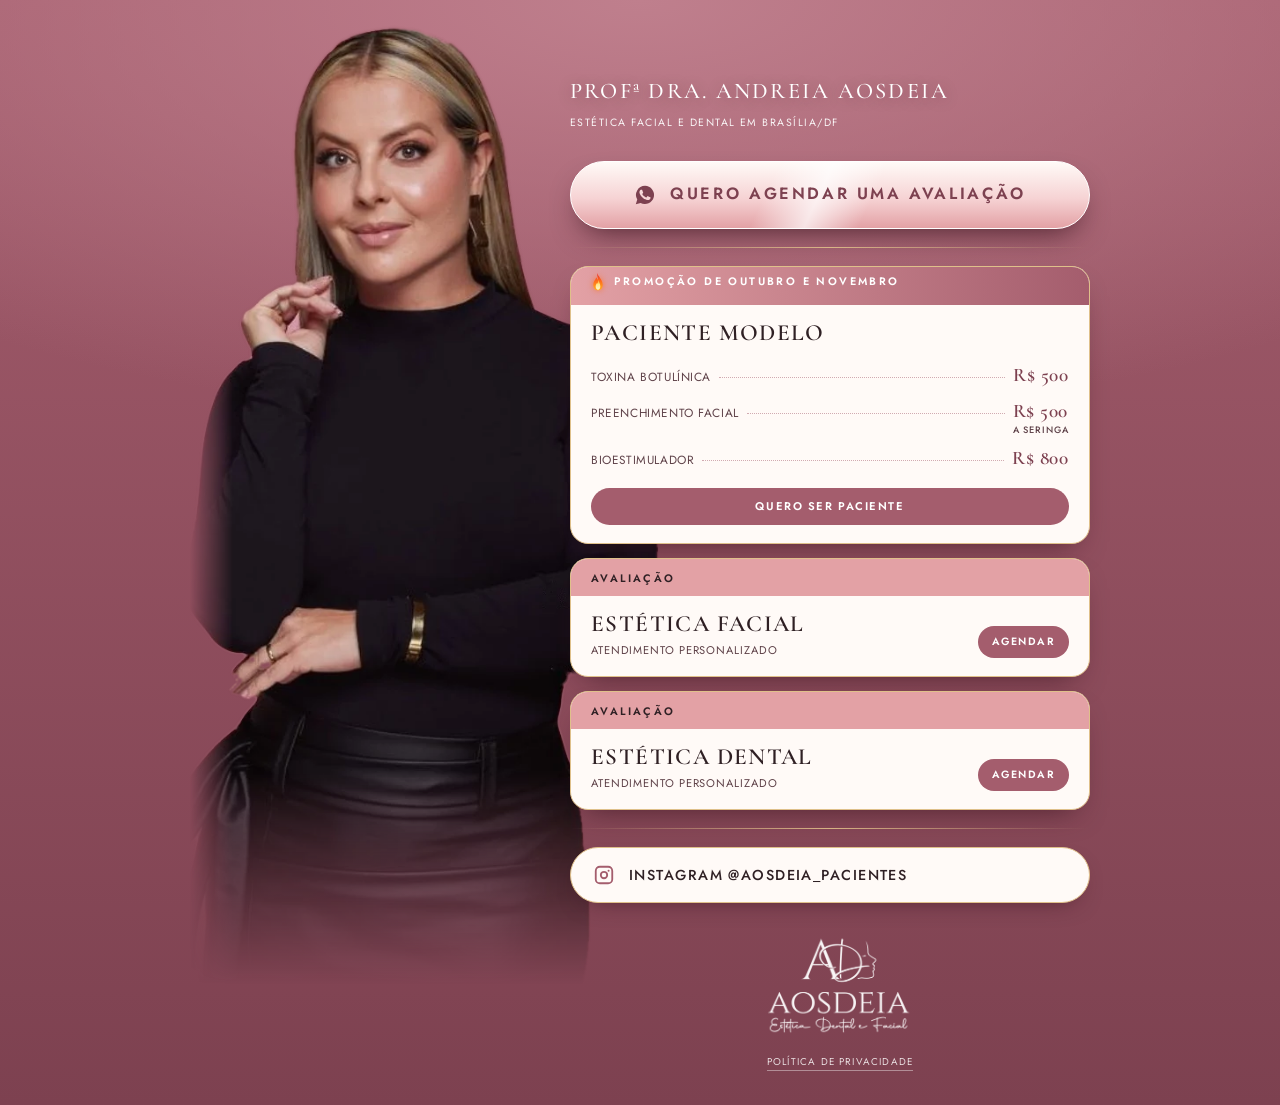
==== pacientes/index.html @ 85f5e427 "Pagina de pacientes" ====
<!doctype html>
<html lang="pt-BR">
<head>
<meta charset="utf-8">
<meta name="viewport" content="width=device-width, initial-scale=1">
<title>Aosdeia Pacientes | Agende sua avaliação</title>
<meta name="description" content="Estética facial e dental com a Profª Dra. Andreia Aosdeia, em Brasília/DF. Toque para agendar sua avaliação pelo WhatsApp.">
<meta name="theme-color" content="#a45d6d">
<link rel="icon" href="../favicon.ico" sizes="any">
<link rel="icon" type="image/png" sizes="32x32" href="../assets/favicon-32.png">
<link rel="apple-touch-icon" href="../assets/apple-touch-icon.png">
<link rel="canonical" href="https://links.aosdeiaacademy.com.br/pacientes/">
<meta property="og:type" content="website">
<meta property="og:locale" content="pt_BR">
<meta property="og:site_name" content="Aosdeia Estética Dental e Facial">
<meta property="og:title" content="Aosdeia Pacientes | Agende sua avaliação">
<meta property="og:description" content="Estética facial e dental em Brasília/DF. Toque para falar no WhatsApp.">
<meta property="og:url" content="https://links.aosdeiaacademy.com.br/pacientes/">
<meta property="og:image" content="https://links.aosdeiaacademy.com.br/assets/og-image.jpg">
<meta property="og:image:width" content="1200">
<meta property="og:image:height" content="630">
<meta name="twitter:card" content="summary_large_image">
<link rel="preconnect" href="https://fonts.googleapis.com">
<link rel="preconnect" href="https://fonts.gstatic.com" crossorigin>
<link rel="stylesheet" href="https://fonts.googleapis.com/css2?family=Cormorant+Garamond:wght@500;600&family=Jost:wght@400;500;600&display=swap">
<link rel="stylesheet" href="../style.css">
</head>
<body>
<!--
  PÁGINA DE PACIENTES (Instagram @aosdeia_pacientes). Sem segredo nenhum neste arquivo. A página de cursos continua em ../index.html.
  - Número do bot: procure 556199044284 (4 links). Para testar com o 9 extra, troque por 5561999044284.
  - Como o bot entende o texto pronto de cada botão (config/andreia-aosdeia.json do bot):
      "agendar uma avaliação", facial/dental ou paciente modelo -> menu de pacientes (ou lista da promoção, se disser "paciente modelo")
    Se mudar o texto de um botão, mantenha essas palavras.
  - Promoção: o cartão leva ao bot com o texto "Quero ser paciente modelo...". Para mudar período ou valores, edite o cartão aqui
    E o bloco paciente_modelo do config do bot. Quando a promoção acabar, apague o cartão (o bot para de falar dela se o bloco sair do config).
  - Localização: não incluída de propósito (confirmar com a Andreia o endereço de atendimento dos pacientes antes de colocar).
-->
<main class="pagina">

  <picture class="figura">
    <source srcset="../assets/andreia.webp" type="image/webp">
    <img src="../assets/andreia.png" width="538" height="1090" alt="Profª Dra. Andreia Aosdeia">
  </picture>

  <header class="topo">
    <h1>Profª Dra. Andreia Aosdeia</h1>
    <p class="sub">Estética facial e dental em Brasília/DF</p>
  </header>

  <ul class="botoes">

    <li>
      <a class="btn btn-principal" href="https://wa.me/556199044284?text=Ol%C3%A1%21%20Vim%20pelo%20Instagram%20de%20pacientes%20e%20quero%20agendar%20uma%20avalia%C3%A7%C3%A3o." target="_blank" rel="noopener">
        <svg class="ico" viewBox="0 0 24 24" aria-hidden="true"><path d="M12.04 2a9.9 9.9 0 0 0-8.5 14.9L2 22l5.25-1.38A9.9 9.9 0 1 0 12.04 2Zm5.8 14.06c-.25.7-1.45 1.34-2 1.4-.52.06-1.17.09-1.89-.12a17 17 0 0 1-1.7-.63c-3-1.3-4.94-4.33-5.09-4.53-.15-.2-1.2-1.6-1.2-3.05 0-1.45.76-2.16 1.03-2.46.27-.3.59-.37.79-.37h.57c.18 0 .43-.07.67.51.25.6.84 2.05.91 2.2.07.15.12.32.02.52-.1.2-.15.32-.3.5-.15.17-.31.38-.45.51-.15.15-.3.31-.13.6.17.3.77 1.27 1.65 2.05 1.13 1 2.09 1.32 2.39 1.47.3.15.47.12.65-.07.17-.2.75-.87.95-1.17.2-.3.4-.25.67-.15.27.1 1.72.81 2.02.96.3.15.5.22.57.35.07.12.07.72-.18 1.42Z"/></svg>
        <span class="btn-texto">Quero agendar uma avaliação</span>
      </a>
    </li>

    <li class="divisor" aria-hidden="true"></li>

    <li>
      <a class="curso promo" data-status="promocao" href="https://wa.me/556199044284?text=Ol%C3%A1%21%20Quero%20ser%20paciente%20modelo%20na%20promo%C3%A7%C3%A3o%20de%20outubro%20e%20novembro." target="_blank" rel="noopener">
        <span class="faixa"><span class="selo">Promoção de outubro e novembro</span></span>
        <span class="curso-corpo">
          <span class="btn-corpo">
            <span class="curso-nome">Paciente modelo</span>
            <span class="precos">
              <span class="preco"><span class="preco-nome">Toxina Botulínica</span><span class="preco-valor">R$ 500</span></span>
              <span class="preco"><span class="preco-nome">Preenchimento Facial</span><span class="preco-valor">R$ 500 <small>a seringa</small></span></span>
              <span class="preco"><span class="preco-nome">Bioestimulador</span><span class="preco-valor">R$ 800</span></span>
            </span>
          </span>
          <span class="acao">Quero ser paciente</span>
        </span>
      </a>
    </li>

    <li>
      <a class="curso" data-status="avaliacao" href="https://wa.me/556199044284?text=Ol%C3%A1%21%20Quero%20agendar%20uma%20avalia%C3%A7%C3%A3o%20de%20est%C3%A9tica%20facial." target="_blank" rel="noopener">
        <span class="faixa"><span class="selo">Avaliação</span></span>
        <span class="curso-corpo">
          <span class="btn-corpo">
            <span class="curso-nome">Estética facial</span>
            <span class="meta">Atendimento personalizado</span>
          </span>
          <span class="acao">Agendar</span>
        </span>
      </a>
    </li>

    <li>
      <a class="curso" data-status="avaliacao" href="https://wa.me/556199044284?text=Ol%C3%A1%21%20Quero%20agendar%20uma%20avalia%C3%A7%C3%A3o%20de%20est%C3%A9tica%20dental." target="_blank" rel="noopener">
        <span class="faixa"><span class="selo">Avaliação</span></span>
        <span class="curso-corpo">
          <span class="btn-corpo">
            <span class="curso-nome">Estética dental</span>
            <span class="meta">Atendimento personalizado</span>
          </span>
          <span class="acao">Agendar</span>
        </span>
      </a>
    </li>

    <li class="divisor" aria-hidden="true"></li>

    <li>
      <a class="btn" href="https://www.instagram.com/aosdeia_pacientes/" target="_blank" rel="noopener">
        <svg class="ico" viewBox="0 0 24 24" aria-hidden="true"><path d="M7.5 2h9A5.5 5.5 0 0 1 22 7.5v9a5.5 5.5 0 0 1-5.5 5.5h-9A5.5 5.5 0 0 1 2 16.5v-9A5.5 5.5 0 0 1 7.5 2Zm0 2A3.5 3.5 0 0 0 4 7.5v9A3.5 3.5 0 0 0 7.5 20h9a3.5 3.5 0 0 0 3.5-3.5v-9A3.5 3.5 0 0 0 16.5 4h-9ZM12 7.5a4.5 4.5 0 1 1 0 9 4.5 4.5 0 0 1 0-9Zm0 2a2.5 2.5 0 1 0 0 5 2.5 2.5 0 0 0 0-5Zm5-3.2a1.1 1.1 0 1 1 0 2.2 1.1 1.1 0 0 1 0-2.2Z"/></svg>
        <span class="btn-texto">Instagram @aosdeia_pacientes</span>
      </a>
    </li>

  </ul>

  <footer class="rodape">
    <img class="logo" src="../assets/logo.png" width="320" height="217" alt="Aosdeia, Estética Dental e Facial">
  </footer>
  <p class="legal"><a href="../privacidade.html">Política de privacidade</a></p>

</main>
</body>
</html>
---- style.css ----
/* Página de links da Profª Dra. Andreia Aosdeia.
   Cores tiradas do flyer: rosé #A45D6D, rosa claro #E3A1A5, branco e um toque de champanhe.
   Todos os textos em maiúsculas (pedido da Andreia), feito por CSS. */
:root {
  --rose: #a45d6d;
  --rose-fundo-alto: #bf7f8d;
  --rose-fundo-baixo: #7d4150;
  --rose-claro: #e3a1a5;
  --rose-escuro: #7d4150;
  --marfim: #fffaf7;
  --champanhe: #dfc08a;
  --champanhe-escuro: #bf9b55;
  --tinta: #2f2024;
  --tinta-suave: #5f4249;
  --fonte-titulo: "Cormorant Garamond", Georgia, "Times New Roman", serif;
  --fonte-texto: "Jost", "Segoe UI", system-ui, -apple-system, sans-serif;
}

* { box-sizing: border-box; }
html { color-scheme: light; background: var(--rose-fundo-baixo); }

body {
  margin: 0;
  min-height: 100vh;
  background:
    radial-gradient(120% 55% at 50% 0%, var(--rose-fundo-alto) 0%, rgba(164, 93, 109, 0) 70%),
    linear-gradient(180deg, var(--rose) 0%, var(--rose-fundo-baixo) 100%);
  background-repeat: no-repeat;
  color: var(--tinta);
  font-family: var(--fonte-texto);
  font-size: 16px;
  line-height: 1.4;
  text-transform: uppercase;
  padding-block: 44px 36px;
  padding-left: max(16px, env(safe-area-inset-left, 0px));
  padding-right: max(16px, env(safe-area-inset-right, 0px));
  -webkit-text-size-adjust: 100%;
}

.pagina { position: relative; width: 100%; max-width: 440px; margin-inline: auto; display: flex; flex-direction: column; gap: 30px; isolation: isolate; }

/* Ela, de corpo inteiro, atrás de tudo. Os botões ficam por cima, em destaque. */
.figura {
  position: absolute;
  z-index: -1;
  top: -20px;
  left: -9%;
  height: 500px;
  pointer-events: none;
  /* esfuma a foto embaixo (some antes dos botoes) e a lateral esquerda, onde o flyer cortava o braco */
  -webkit-mask-image: linear-gradient(180deg, #000 70%, transparent 100%), linear-gradient(90deg, rgba(0, 0, 0, .5) 0, #000 4%);
  -webkit-mask-composite: source-in;
  mask-image: linear-gradient(180deg, #000 70%, transparent 100%), linear-gradient(90deg, rgba(0, 0, 0, .5) 0, #000 4%);
  mask-composite: intersect;
}
.figura img { display: block; height: 100%; width: auto; }

/* Topo */
.topo { display: flex; flex-direction: column; align-items: flex-end; justify-content: flex-start; gap: 10px; text-align: right; color: #fff; min-height: 330px; padding-left: 46%; padding-top: 20px; }
.topo h1 {
  margin: 14px 0 0;
  font-family: var(--fonte-titulo);
  font-weight: 500;
  font-size: 1.4rem;
  letter-spacing: 0.1em;
  text-shadow: 0 2px 14px rgba(70, 20, 35, .35);
  line-height: 1.2;
  text-wrap: balance;
}
.sub { margin: 0; font-size: 0.66rem; font-weight: 400; letter-spacing: 0.14em; line-height: 1.5; color: rgba(255, 255, 255, .92); }

/* Lista */
.botoes { list-style: none; margin: 0; padding: 0; display: flex; flex-direction: column; gap: 14px; }
.botoes li { min-width: 0; }
.divisor { height: 1px; margin-block: 4px; background: linear-gradient(90deg, transparent, rgba(223, 192, 138, .9), transparent); }

/* Linha simples (paciente, livro, Instagram, localização) */
.btn {
  display: flex;
  align-items: center;
  gap: 14px;
  min-height: 56px;
  padding: 12px 22px;
  border: 1px solid var(--champanhe);
  border-radius: 999px;
  background: var(--marfim);
  color: var(--tinta);
  text-decoration: none;
  font-weight: 500;
  font-size: 0.9rem;
  letter-spacing: 0.1em;
  box-shadow: 0 10px 24px -14px rgba(50, 15, 25, .7);
  transition: transform .2s ease, box-shadow .2s ease, border-color .2s;
}
.ico { width: 22px; height: 22px; flex: none; fill: var(--rose); }
.btn-texto { min-width: 0; overflow-wrap: anywhere; }
.btn-corpo { display: flex; flex-direction: column; gap: 2px; min-width: 0; flex: 1; }
.meta { font-size: 0.7rem; font-weight: 400; letter-spacing: 0.08em; line-height: 1.35; color: var(--tinta-suave); }

/* Botão principal */
.btn-principal {
  justify-content: center;
  min-height: 68px;
  border-color: #fff;
  /* rosé da paleta: marfim com reflexo, descendo para o rosa claro */
  background:
    linear-gradient(115deg, rgba(255, 255, 255, 0) 38%, rgba(255, 255, 255, .7) 48%, rgba(255, 255, 255, 0) 58%),
    linear-gradient(180deg, #fffaf7 0%, #f6d3d4 55%, #e3a1a5 100%);
  color: var(--rose-escuro);
  font-weight: 600;
  font-size: 1.02rem;
  letter-spacing: 0.16em;
  box-shadow: 0 0 0 0 rgba(255, 255, 255, .6), 0 14px 30px -12px rgba(50, 15, 25, .8);
  animation: pulso 3.2s ease-in-out infinite;
}
.btn-principal .ico { fill: var(--rose-escuro); }

@keyframes pulso {
  0%, 100% { box-shadow: 0 0 0 0 rgba(255, 244, 214, .5), 0 14px 30px -12px rgba(50, 15, 25, .8); }
  50% { box-shadow: 0 0 0 10px rgba(255, 244, 214, 0), 0 14px 30px -12px rgba(50, 15, 25, .8); }
}

/* Cartão de curso: a faixa rosa clara repete a faixa "CURSO" do flyer */
.curso {
  display: block;
  overflow: hidden;
  border: 1px solid var(--champanhe);
  border-radius: 18px;
  background: var(--marfim);
  color: var(--tinta);
  text-decoration: none;
  box-shadow: 0 14px 30px -16px rgba(50, 15, 25, .75);
  transition: transform .2s ease, box-shadow .2s ease;
}
.faixa { display: block; padding: 7px 20px; }
.selo { font-size: 0.68rem; font-weight: 600; letter-spacing: 0.22em; }
.curso[data-status="ultimas-vagas"] .faixa { background: var(--rose-claro); color: var(--tinta); }
.curso[data-status="avaliacao"] .faixa { background: var(--rose-claro); color: var(--tinta); }
.curso[data-status="lista-de-espera"] .faixa { background: #efe1d6; color: var(--rose-escuro); }
.curso-corpo { display: flex; align-items: flex-end; justify-content: space-between; gap: 14px; padding: 16px 20px 18px; }
.curso-nome {
  font-family: var(--fonte-titulo);
  font-weight: 600;
  font-size: 1.45rem;
  letter-spacing: 0.06em;
  line-height: 1.1;
  margin-bottom: 4px;
}
.acao {
  flex: none;
  padding: 9px 14px;
  border-radius: 999px;
  background: var(--rose);
  color: #fff;
  font-size: 0.66rem;
  font-weight: 600;
  letter-spacing: 0.14em;
  white-space: nowrap;
  transition: background-color .2s;
}
.curso[data-status="lista-de-espera"] .acao { background: transparent; color: var(--rose-escuro); box-shadow: inset 0 0 0 1px var(--rose-escuro); }

/* Cartão de promoção (paciente modelo): faixa champanhe e lista de valores */
.curso[data-status="promocao"] .faixa { background: linear-gradient(90deg, var(--rose-claro), var(--rose)); color: #fff; }
.promo .curso-corpo { flex-direction: column; align-items: stretch; gap: 16px; }
.promo .btn-corpo { gap: 0; }
.promo .acao { text-align: center; padding-block: 11px; font-size: 0.7rem; }
.precos { display: flex; flex-direction: column; gap: 9px; margin-top: 12px; }
.preco { display: flex; align-items: baseline; gap: 8px; }
.preco-nome { flex: 1; min-width: 0; display: flex; align-items: baseline; gap: 8px; font-size: 0.74rem; letter-spacing: 0.05em; color: var(--tinta-suave); }
.preco-nome::after { content: ""; flex: 1; min-width: 14px; border-bottom: 1px dotted rgba(164, 93, 109, .5); transform: translateY(-3px); }
.preco-valor { flex: none; font-family: var(--fonte-titulo); font-weight: 600; font-size: 1.2rem; letter-spacing: 0.04em; color: var(--rose-escuro); white-space: nowrap; }
.preco-valor small { display: block; text-align: right; margin-top: -2px; font-family: var(--fonte-texto); font-weight: 500; font-size: 0.58rem; letter-spacing: 0.1em; color: var(--tinta-suave); }

@media (max-width: 380px) {
  .btn-principal { font-size: .92rem; letter-spacing: .1em; padding-inline: 16px; }
  .topo h1 { font-size: 1.25rem; }
  .curso-corpo { flex-direction: column; align-items: stretch; }
  .acao { text-align: center; }
}

/* Interação só em quem tem mouse; foco visível sempre */
@media (hover: hover) {
  .btn:hover, .curso:hover { transform: translateY(-2px); box-shadow: 0 0 22px -2px rgba(255, 233, 190, .55), 0 16px 30px -14px rgba(50, 15, 25, .8); }
  .btn-principal:hover { animation-play-state: paused; }
  .curso:hover .acao { background: var(--rose-escuro); color: #fff; }
}
.btn:active, .curso:active { transform: scale(0.985); }
.btn:focus-visible, .curso:focus-visible { outline: 3px solid #fff; outline-offset: 3px; }

/* Entrada da página: uma sequência só, no carregamento */
@media (prefers-reduced-motion: no-preference) {
  .botoes > li { animation: entra .6s cubic-bezier(.2, .7, .2, 1) both; }
  .botoes > li:nth-child(2) { animation-delay: .05s; }
  .botoes > li:nth-child(3) { animation-delay: .12s; }
  .botoes > li:nth-child(4) { animation-delay: .19s; }
  .botoes > li:nth-child(n+5) { animation-delay: .26s; }
  @keyframes entra { from { opacity: 0; transform: translateY(10px); } to { opacity: 1; transform: none; } }
}
@media (prefers-reduced-motion: reduce) {
  .btn-principal { animation: none; }
  .btn, .curso, .acao { transition: none; }
}

/* Rodapé */
.rodape { display: flex; justify-content: center; }
.logo { display: block; width: 150px; height: auto; opacity: .95; }

/* Telas largas: ela inteira ao lado, os botões sobrepõem a borda dela */
@media (min-width: 780px) {
  .pagina { max-width: 900px; padding-left: 400px; }
  .figura { left: 0; top: -20px; height: 960px; -webkit-mask-image: linear-gradient(180deg, #000 78%, transparent 100%), linear-gradient(90deg, transparent 0, #000 9%); mask-image: linear-gradient(180deg, #000 78%, transparent 100%), linear-gradient(90deg, transparent 0, #000 9%); }
  .topo { min-height: 0; padding: 20px 0 0 0; align-items: flex-start; text-align: left; margin-left: -20px; }
  .botoes { margin-left: -20px; }
}

/* Chama de destaque: últimas vagas e promoção (fogo animado, duas camadas) */
.curso[data-status="ultimas-vagas"] .selo,
.curso[data-status="promocao"] .selo { display: inline-flex; align-items: center; gap: 8px; }
.curso[data-status="ultimas-vagas"] .selo::before,
.curso[data-status="promocao"] .selo::before {
  content: "";
  flex: none;
  width: 1.35em;
  height: 1.8em;
  margin-block: -0.35em;
  background: url("data:image/svg+xml,%3Csvg%20xmlns='http://www.w3.org/2000/svg'%20viewBox='0%200%2024%2032'%3E%3Cdefs%3E%3ClinearGradient%20id='o'%20x1='0'%20y1='0'%20x2='0'%20y2='1'%3E%3Cstop%20offset='0'%20stop-color='%23e8262d'/%3E%3Cstop%20offset='.45'%20stop-color='%23ff6a1a'/%3E%3Cstop%20offset='1'%20stop-color='%23ffb21e'/%3E%3C/linearGradient%3E%3ClinearGradient%20id='i'%20x1='0'%20y1='0'%20x2='0'%20y2='1'%3E%3Cstop%20offset='0'%20stop-color='%23ffd84a'/%3E%3Cstop%20offset='1'%20stop-color='%23fff6cf'/%3E%3C/linearGradient%3E%3C/defs%3E%3Cpath%20fill='url(%23o)'%20d='M12%201C13%207%2020%2012%2020%2021C20%2027%2016.5%2031%2012%2031C7.5%2031%204%2027%204%2021C4%2016%207%2013.5%208.5%209C9.5%2011.5%2010.5%2012.5%2011%2013.5C11.8%209.5%2011.4%205%2012%201Z'%3E%3Canimate%20attributeName=%22d%22%20dur=%221.9s%22%20repeatCount=%22indefinite%22%20calcMode=%22spline%22%20keyTimes=%220;.3;.68;1%22%20keySplines=%22.42%200%20.58%201;.3%200%20.7%201;.45%200%20.55%201%22%20values=%22M12%201C13%207%2020%2012%2020%2021C20%2027%2016.5%2031%2012%2031C7.5%2031%204%2027%204%2021C4%2016%207%2013.5%208.5%209C9.5%2011.5%2010.5%2012.5%2011%2013.5C11.8%209.5%2011.4%205%2012%201Z;M14%200C14.5%207%2021%2012%2020%2021C20%2027%2016.5%2031%2012%2031C7.5%2031%204%2027%204%2021C4%2016.5%206%2013%207.5%2010.5C9%2012%2010%2013.5%2011%2014C11.5%2010%2013%206%2014%200Z;M10%201.5C11.5%207%2019%2011.5%2020%2021C20%2027%2016.5%2031%2012%2031C7.5%2031%204%2027%204%2021C4%2015.5%207.5%2014%209.5%208.5C10%2011%2011.5%2012%2012.5%2013C12%209%209.5%206%2010%201.5Z;M12%201C13%207%2020%2012%2020%2021C20%2027%2016.5%2031%2012%2031C7.5%2031%204%2027%204%2021C4%2016%207%2013.5%208.5%209C9.5%2011.5%2010.5%2012.5%2011%2013.5C11.8%209.5%2011.4%205%2012%201Z%22/%3E%3C/path%3E%3Cpath%20fill='url(%23i)'%20d='M12%2014C12.8%2018%2016%2020%2016%2024C16%2027.5%2014.2%2030%2012%2030C9.8%2030%208%2027.5%208%2024C8%2021.5%209.5%2020%2010.3%2018C10.8%2019.3%2011.3%2019.8%2011.6%2020C11.9%2018%2011.7%2016%2012%2014Z'%3E%3Canimate%20attributeName=%22d%22%20dur=%221.15s%22%20repeatCount=%22indefinite%22%20calcMode=%22spline%22%20keyTimes=%220;.3;.68;1%22%20keySplines=%22.42%200%20.58%201;.3%200%20.7%201;.45%200%20.55%201%22%20values=%22M12%2014C12.8%2018%2016%2020%2016%2024C16%2027.5%2014.2%2030%2012%2030C9.8%2030%208%2027.5%208%2024C8%2021.5%209.5%2020%2010.3%2018C10.8%2019.3%2011.3%2019.8%2011.6%2020C11.9%2018%2011.7%2016%2012%2014Z;M13%2013C13.4%2018%2016%2020%2016%2024C16%2027.5%2014.2%2030%2012%2030C9.8%2030%208%2027.5%208%2024C8%2021.5%209.8%2019.5%2010.5%2017.5C11%2019%2011.8%2019.6%2012.2%2019.8C12.4%2017.5%2012.8%2015%2013%2013Z;M11%2014.5C11.8%2018.5%2016%2020.5%2016%2024C16%2027.5%2014.2%2030%2012%2030C9.8%2030%208%2027.5%208%2024C8%2021.5%209%2019.5%209.8%2018C10.5%2019.5%2011.2%2020%2011.6%2020.2C11.2%2018%2010.8%2016%2011%2014.5Z;M12%2014C12.8%2018%2016%2020%2016%2024C16%2027.5%2014.2%2030%2012%2030C9.8%2030%208%2027.5%208%2024C8%2021.5%209.5%2020%2010.3%2018C10.8%2019.3%2011.3%2019.8%2011.6%2020C11.9%2018%2011.7%2016%2012%2014Z%22/%3E%3C/path%3E%3C/svg%3E") center / contain no-repeat;
  filter: drop-shadow(0 0 3px rgba(255, 110, 30, .75));
  animation: brilho-chama 2.3s ease-in-out infinite;
}
@keyframes brilho-chama {
  0%, 100% { filter: drop-shadow(0 0 3px rgba(255, 110, 30, .7)); }
  18% { filter: drop-shadow(0 0 5px rgba(255, 140, 40, .95)); }
  41% { filter: drop-shadow(0 0 2px rgba(255, 100, 30, .55)); }
  63% { filter: drop-shadow(0 0 6px rgba(255, 150, 50, 1)); }
  82% { filter: drop-shadow(0 0 3px rgba(255, 110, 30, .75)); }
}
@media (prefers-reduced-motion: reduce) {
  .curso[data-status="ultimas-vagas"] .selo::before,
  .curso[data-status="promocao"] .selo::before { animation: none; background-image: url("data:image/svg+xml,%3Csvg%20xmlns='http://www.w3.org/2000/svg'%20viewBox='0%200%2024%2032'%3E%3Cdefs%3E%3ClinearGradient%20id='o'%20x1='0'%20y1='0'%20x2='0'%20y2='1'%3E%3Cstop%20offset='0'%20stop-color='%23e8262d'/%3E%3Cstop%20offset='.45'%20stop-color='%23ff6a1a'/%3E%3Cstop%20offset='1'%20stop-color='%23ffb21e'/%3E%3C/linearGradient%3E%3ClinearGradient%20id='i'%20x1='0'%20y1='0'%20x2='0'%20y2='1'%3E%3Cstop%20offset='0'%20stop-color='%23ffd84a'/%3E%3Cstop%20offset='1'%20stop-color='%23fff6cf'/%3E%3C/linearGradient%3E%3C/defs%3E%3Cpath%20fill='url(%23o)'%20d='M12%201C13%207%2020%2012%2020%2021C20%2027%2016.5%2031%2012%2031C7.5%2031%204%2027%204%2021C4%2016%207%2013.5%208.5%209C9.5%2011.5%2010.5%2012.5%2011%2013.5C11.8%209.5%2011.4%205%2012%201Z'%3E%3C/path%3E%3Cpath%20fill='url(%23i)'%20d='M12%2014C12.8%2018%2016%2020%2016%2024C16%2027.5%2014.2%2030%2012%2030C9.8%2030%208%2027.5%208%2024C8%2021.5%209.5%2020%2010.3%2018C10.8%2019.3%2011.3%2019.8%2011.6%2020C11.9%2018%2011.7%2016%2012%2014Z'%3E%3C/path%3E%3C/svg%3E"); }
}

/* Link discreto para a política de privacidade */
.legal { margin: -10px 0 0; text-align: center; font-size: 0.62rem; letter-spacing: 0.12em; }
.legal a { color: rgba(255, 255, 255, .82); text-decoration: none; border-bottom: 1px solid rgba(255, 255, 255, .4); padding-bottom: 1px; }
.legal a:hover, .legal a:focus-visible { color: #fff; border-bottom-color: #fff; outline: none; }
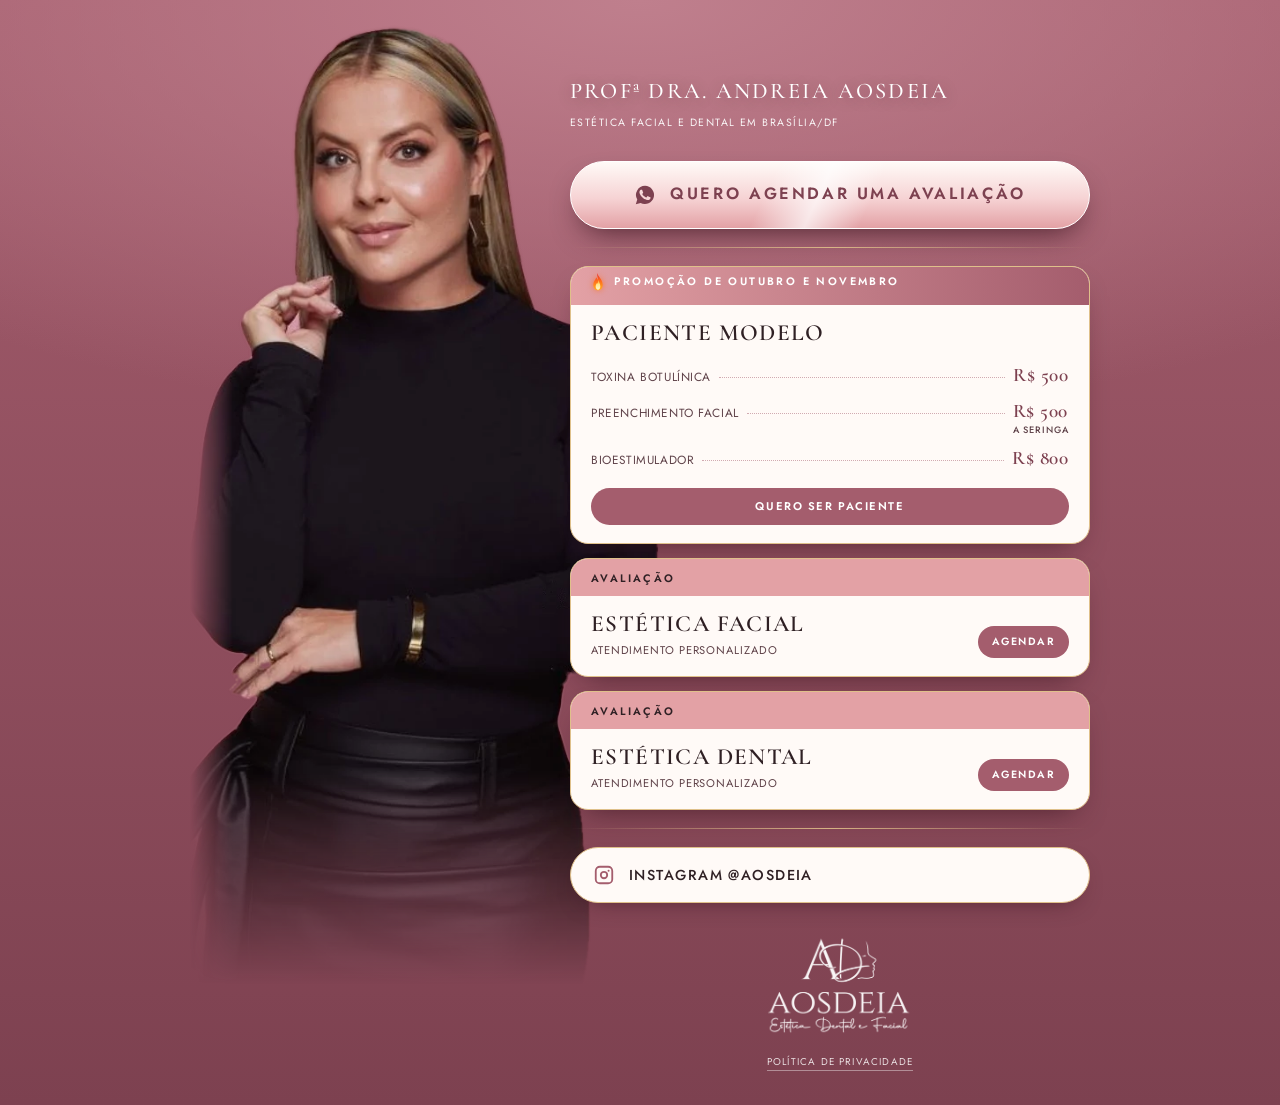
==== commit 3b04bc89: "Instagram principal na pagina de pacientes" ====
--- a/pacientes/index.html
+++ b/pacientes/index.html
@@ -105,9 +105,9 @@
     <li class="divisor" aria-hidden="true"></li>
 
     <li>
-      <a class="btn" href="https://www.instagram.com/aosdeia_pacientes/" target="_blank" rel="noopener">
+      <a class="btn" href="   https://www.instagram.com/aosdeia/" target="_blank" rel="noopener">
         <svg class="ico" viewBox="0 0 24 24" aria-hidden="true"><path d="M7.5 2h9A5.5 5.5 0 0 1 22 7.5v9a5.5 5.5 0 0 1-5.5 5.5h-9A5.5 5.5 0 0 1 2 16.5v-9A5.5 5.5 0 0 1 7.5 2Zm0 2A3.5 3.5 0 0 0 4 7.5v9A3.5 3.5 0 0 0 7.5 20h9a3.5 3.5 0 0 0 3.5-3.5v-9A3.5 3.5 0 0 0 16.5 4h-9ZM12 7.5a4.5 4.5 0 1 1 0 9 4.5 4.5 0 0 1 0-9Zm0 2a2.5 2.5 0 1 0 0 5 2.5 2.5 0 0 0 0-5Zm5-3.2a1.1 1.1 0 1 1 0 2.2 1.1 1.1 0 0 1 0-2.2Z"/></svg>
-        <span class="btn-texto">Instagram @aosdeia_pacientes</span>
+        <span class="btn-texto">Instagram @aosdeia</span>
       </a>
     </li>
 
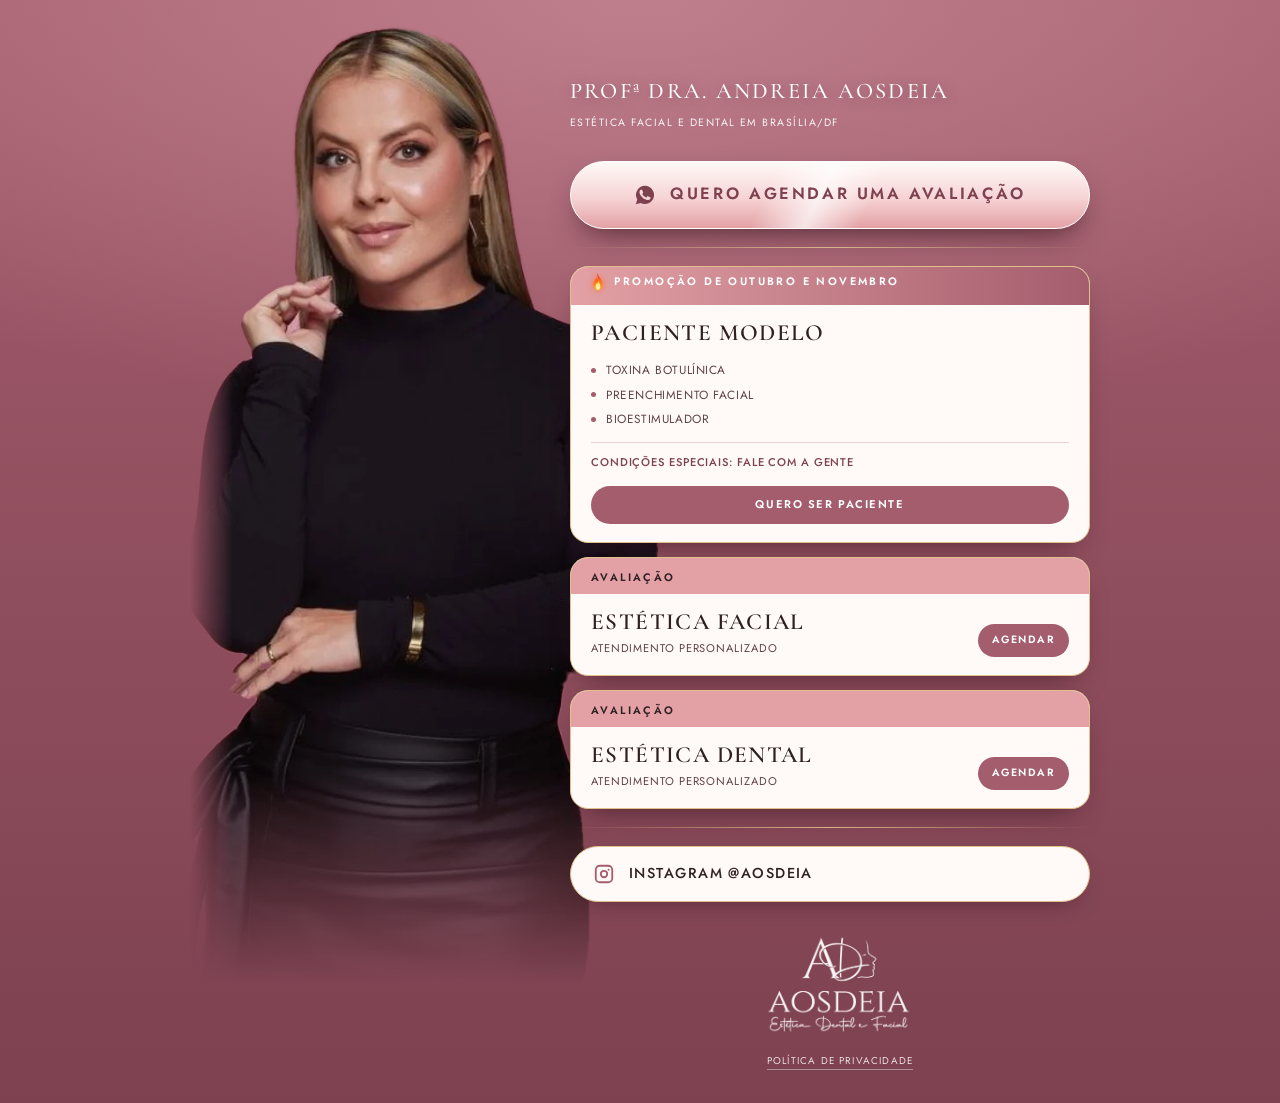
==== commit 99e3e2c7: "Remove precos do cartao de paciente modelo" ====
--- a/pacientes/index.html
+++ b/pacientes/index.html
@@ -32,8 +32,9 @@
   - Como o bot entende o texto pronto de cada botão (config/andreia-aosdeia.json do bot):
       "agendar uma avaliação", facial/dental ou paciente modelo -> menu de pacientes (ou lista da promoção, se disser "paciente modelo")
     Se mudar o texto de um botão, mantenha essas palavras.
-  - Promoção: o cartão leva ao bot com o texto "Quero ser paciente modelo...". Para mudar período ou valores, edite o cartão aqui
-    E o bloco paciente_modelo do config do bot. Quando a promoção acabar, apague o cartão (o bot para de falar dela se o bloco sair do config).
+  - Promoção: o cartão leva ao bot com o texto "Quero ser paciente modelo...". Nunca coloque preço, porcentagem ou "a partir de"
+    no cartão (risco de denúncia ao CRO): os valores só aparecem na conversa do WhatsApp. Para mudar o período ou os procedimentos,
+    edite o cartão aqui E o bloco paciente_modelo do config do bot. Quando a promoção acabar, apague o cartão (o bot para de falar dela se o bloco sair do config).
   - Localização: não incluída de propósito (confirmar com a Andreia o endereço de atendimento dos pacientes antes de colocar).
 -->
 <main class="pagina">
@@ -65,11 +66,12 @@
         <span class="curso-corpo">
           <span class="btn-corpo">
             <span class="curso-nome">Paciente modelo</span>
-            <span class="precos">
-              <span class="preco"><span class="preco-nome">Toxina Botulínica</span><span class="preco-valor">R$ 500</span></span>
-              <span class="preco"><span class="preco-nome">Preenchimento Facial</span><span class="preco-valor">R$ 500 <small>a seringa</small></span></span>
-              <span class="preco"><span class="preco-nome">Bioestimulador</span><span class="preco-valor">R$ 800</span></span>
+            <span class="procedimentos">
+              <span class="procedimento">Toxina Botulínica</span>
+              <span class="procedimento">Preenchimento Facial</span>
+              <span class="procedimento">Bioestimulador</span>
             </span>
+            <span class="meta">Condições especiais: fale com a gente</span>
           </span>
           <span class="acao">Quero ser paciente</span>
         </span>
--- a/style.css
+++ b/style.css
@@ -160,17 +160,15 @@
 }
 .curso[data-status="lista-de-espera"] .acao { background: transparent; color: var(--rose-escuro); box-shadow: inset 0 0 0 1px var(--rose-escuro); }
 
-/* Cartão de promoção (paciente modelo): faixa champanhe e lista de valores */
+/* Cartão de promoção (paciente modelo): faixa em degradê e lista de procedimentos, sem preço (regra do CRO) */
 .curso[data-status="promocao"] .faixa { background: linear-gradient(90deg, var(--rose-claro), var(--rose)); color: #fff; }
 .promo .curso-corpo { flex-direction: column; align-items: stretch; gap: 16px; }
 .promo .btn-corpo { gap: 0; }
 .promo .acao { text-align: center; padding-block: 11px; font-size: 0.7rem; }
-.precos { display: flex; flex-direction: column; gap: 9px; margin-top: 12px; }
-.preco { display: flex; align-items: baseline; gap: 8px; }
-.preco-nome { flex: 1; min-width: 0; display: flex; align-items: baseline; gap: 8px; font-size: 0.74rem; letter-spacing: 0.05em; color: var(--tinta-suave); }
-.preco-nome::after { content: ""; flex: 1; min-width: 14px; border-bottom: 1px dotted rgba(164, 93, 109, .5); transform: translateY(-3px); }
-.preco-valor { flex: none; font-family: var(--fonte-titulo); font-weight: 600; font-size: 1.2rem; letter-spacing: 0.04em; color: var(--rose-escuro); white-space: nowrap; }
-.preco-valor small { display: block; text-align: right; margin-top: -2px; font-family: var(--fonte-texto); font-weight: 500; font-size: 0.58rem; letter-spacing: 0.1em; color: var(--tinta-suave); }
+.procedimentos { display: flex; flex-direction: column; gap: 8px; margin-top: 12px; }
+.procedimento { display: flex; align-items: center; gap: 10px; font-size: 0.74rem; letter-spacing: 0.05em; color: var(--tinta-suave); }
+.procedimento::before { content: ""; flex: none; width: 5px; height: 5px; border-radius: 50%; background: var(--rose); }
+.promo .meta { margin-top: 14px; padding-top: 12px; border-top: 1px solid rgba(164, 93, 109, .25); color: var(--rose-escuro); font-weight: 500; }
 
 @media (max-width: 380px) {
   .btn-principal { font-size: .92rem; letter-spacing: .1em; padding-inline: 16px; }
